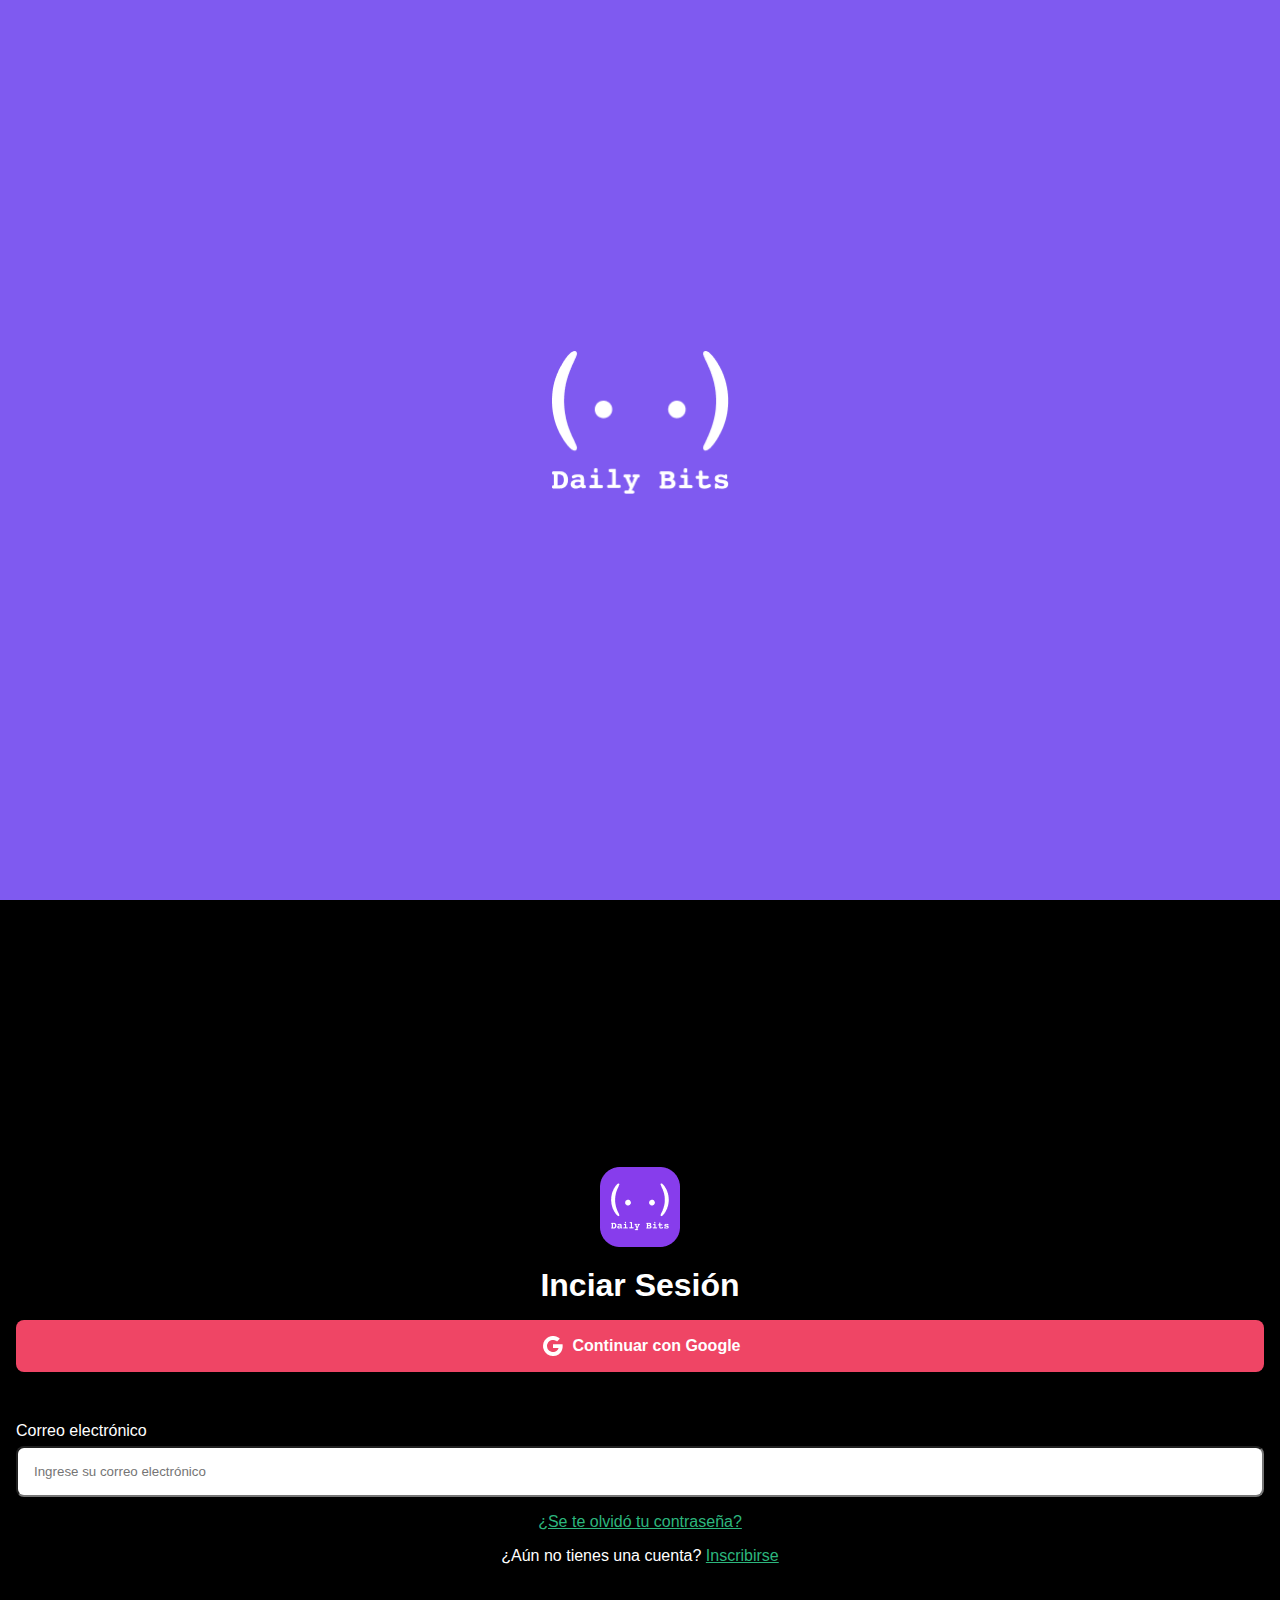
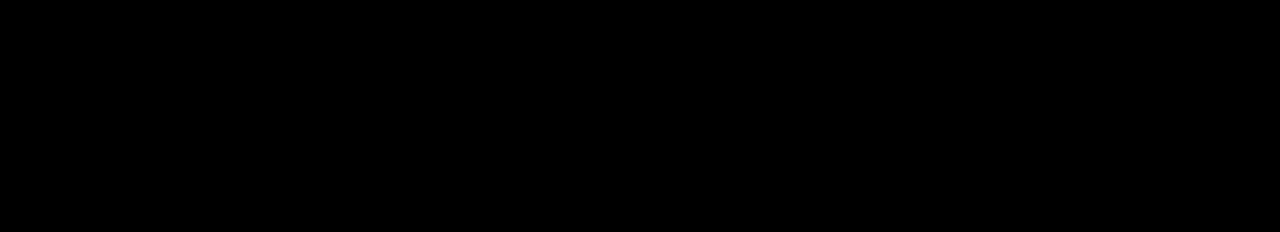
==== index.html @ 40bc7f44 "inicio" ====
<!DOCTYPE html>
<html lang="en">

<head>
  <meta charset="UTF-8">
  <meta name="viewport" content="width=device-width, initial-scale=1.0">
  <title>Daily Bits</title>
  <link rel="stylesheet" type="text/css" href="./styles/style.css">
  <link rel="preconnect" href="https://fonts.googleapis.com">
  <link rel="preconnect" href="https://fonts.gstatic.com" crossorigin>
  <link
    href="https://fonts.googleapis.com/css2?family=Nunito+Sans:ital,opsz,wght@0,6..12,200..1000;1,6..12,200..1000&family=Roboto:ital,wght@0,100;0,300;0,400;0,500;0,700;0,900;1,100;1,300;1,400;1,500;1,700;1,900&display=swap"
    rel="stylesheet">
</head>

<body>
  <div id="splash">
    <img src="./assets/Logo.png" alt="mainLogo" />
  </div>
  <div id="login-container">
    <div id="logo-container">
      <img src="./assets/logo2.png" alt="secondLogo" />
    </div>
    <h1>Inciar Sesión</h1>
    <div id="googleLogin">
      <img src="./assets/googleLogo.png" alt="googleLogo" />
      Continuar con Google
    </div>
    <br>
    <div class="loginInput">
      <label>Correo electrónico</label>
      <input type="email" id="email" placeholder="Ingrese su correo electrónico" />
    </div>
    <div>
      <a href="./pages/home.html">¿Se te olvidó tu contraseña?</a>
    </div>
    <div>
      ¿Aún no tienes una cuenta?
      <a href="./pages/signUp.html">Inscribirse</a>
    </div>
  </div>

  <script src="./scripts/main.js" type="module"></script>
</body>

</html>
---- styles/style.css ----
* {
  margin: 0;
  padding: 0;
  font-family: 'Nunito', sans-serif;
}

body {
  background-color: #000;
  color: #fff;
}

form {
  width: -webkit-fill-available
}

#splash {
  background-color: #7F5AF0;
  height: 100vh;
  place-content: center;
  display: flex;
  z-index: 10;
}

#splash img {
  height: 143px;
  width: 177px;
  position: absolute;
  top: 39%;
}

div#login-container {
  display: flex;
  flex-direction: column;
  align-items: center;
  justify-content: center;
  height: 100vh;
  padding: 1rem;
  gap: 1rem;
}

#login-container #googleLogin {
  padding: 14px;
  display: flex;
  gap: 0.5rem;
  background-color: #EF4565;
  border-radius: 0.5rem;
  align-items: center;
  justify-content: center;
  font-size: 16px;
  font-weight: 600;
  width: -webkit-fill-available;
}

#login-container button {
  margin-top: 1rem;
  color: #fff;
  padding: 14px;
  display: flex;
  gap: 0.5rem;
  background-color: #2CB67D;
  border-radius: 0.5rem;
  border: 0;
  align-items: center;
  justify-content: center;
  font-size: 16px;
  font-weight: 600;
  width: -webkit-fill-available;
}

#login-container .loginInput {
  display: flex;
  flex-direction: column;
  width: -webkit-fill-available;
  gap: 6px;
}

#login-container .loginInput input {
  padding: 1rem;
  border-radius: 0.5rem;
}

a{
  color: #2CB67D
}
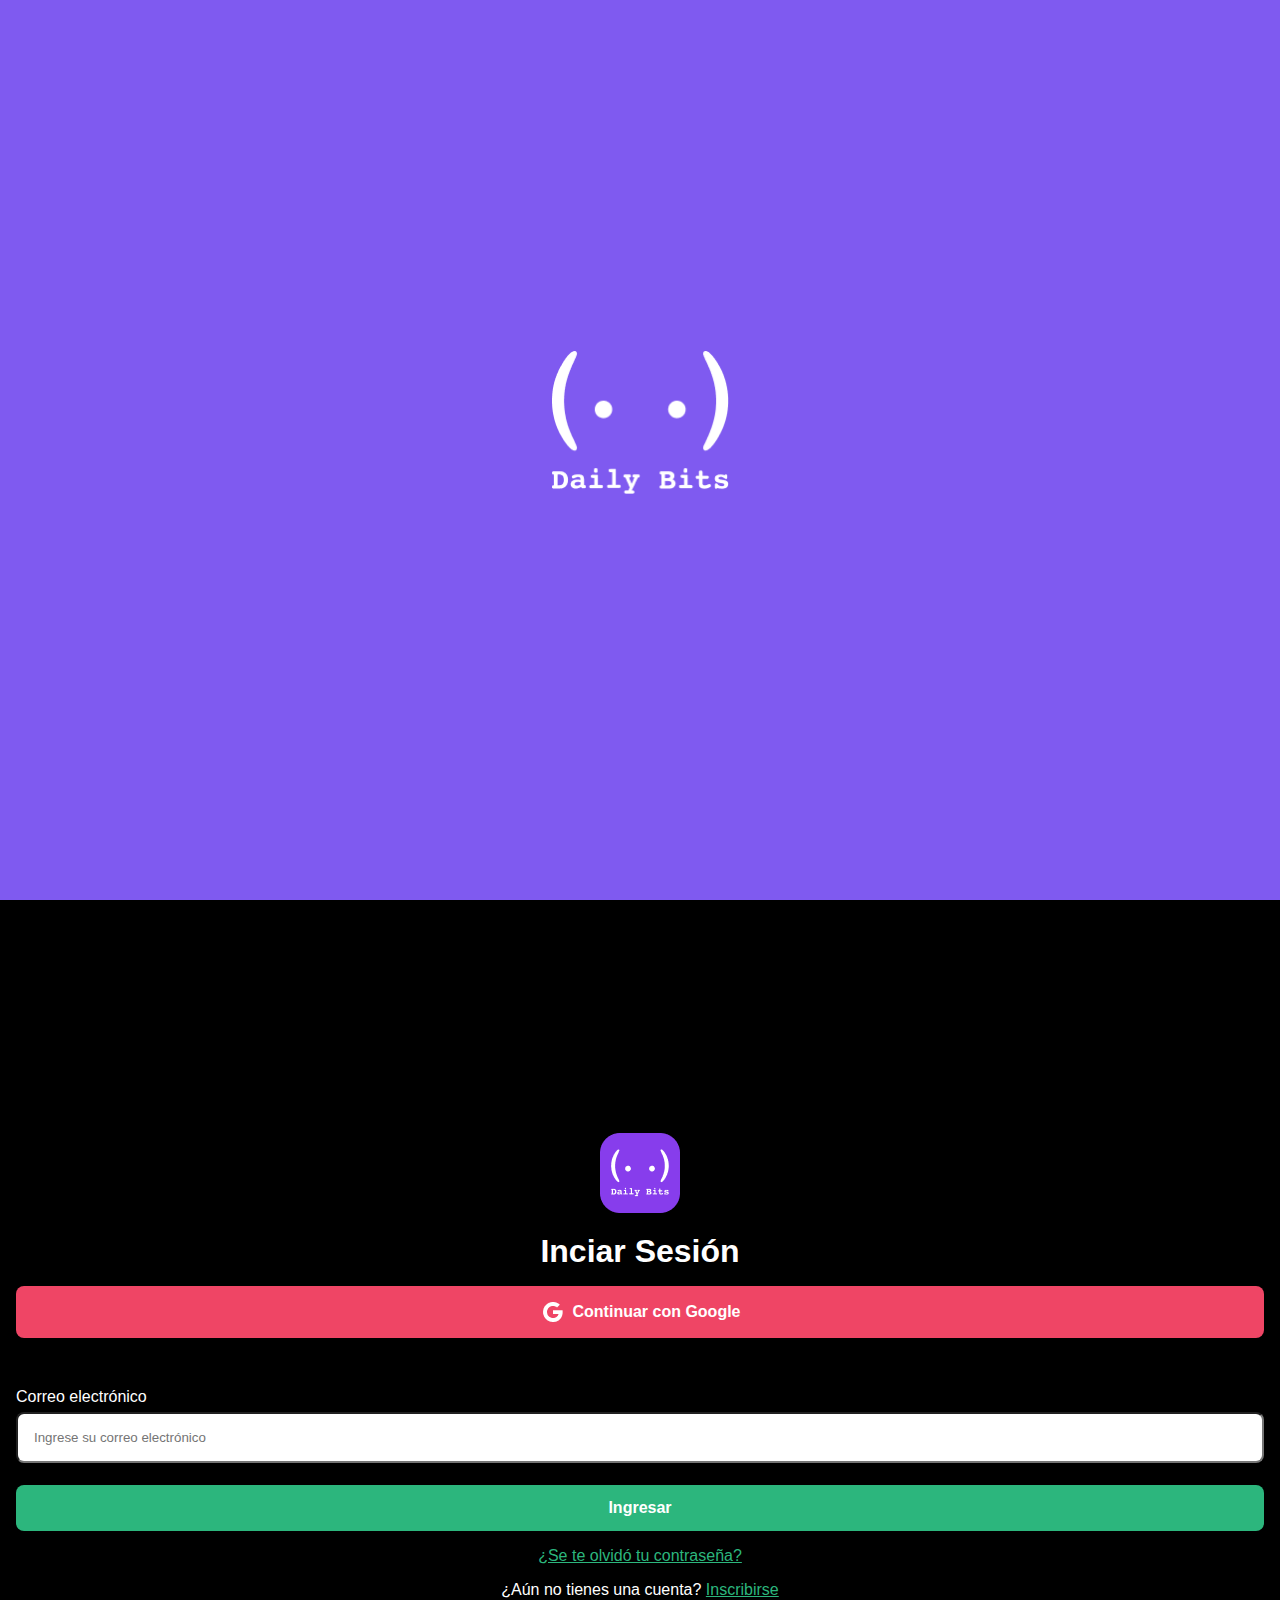
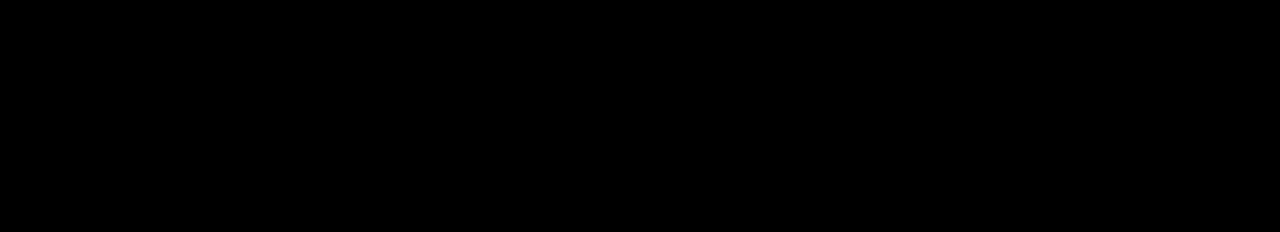
==== commit e2a57ec6: "preguntas, validaciones, progreso, perfil, estadistica" ====
--- a/index.html
+++ b/index.html
@@ -30,6 +30,7 @@
     <div class="loginInput">
       <label>Correo electrónico</label>
       <input type="email" id="email" placeholder="Ingrese su correo electrónico" />
+      <button id="btnLogin" type="button">Ingresar</button>
     </div>
     <div>
       <a href="./pages/home.html">¿Se te olvidó tu contraseña?</a>
